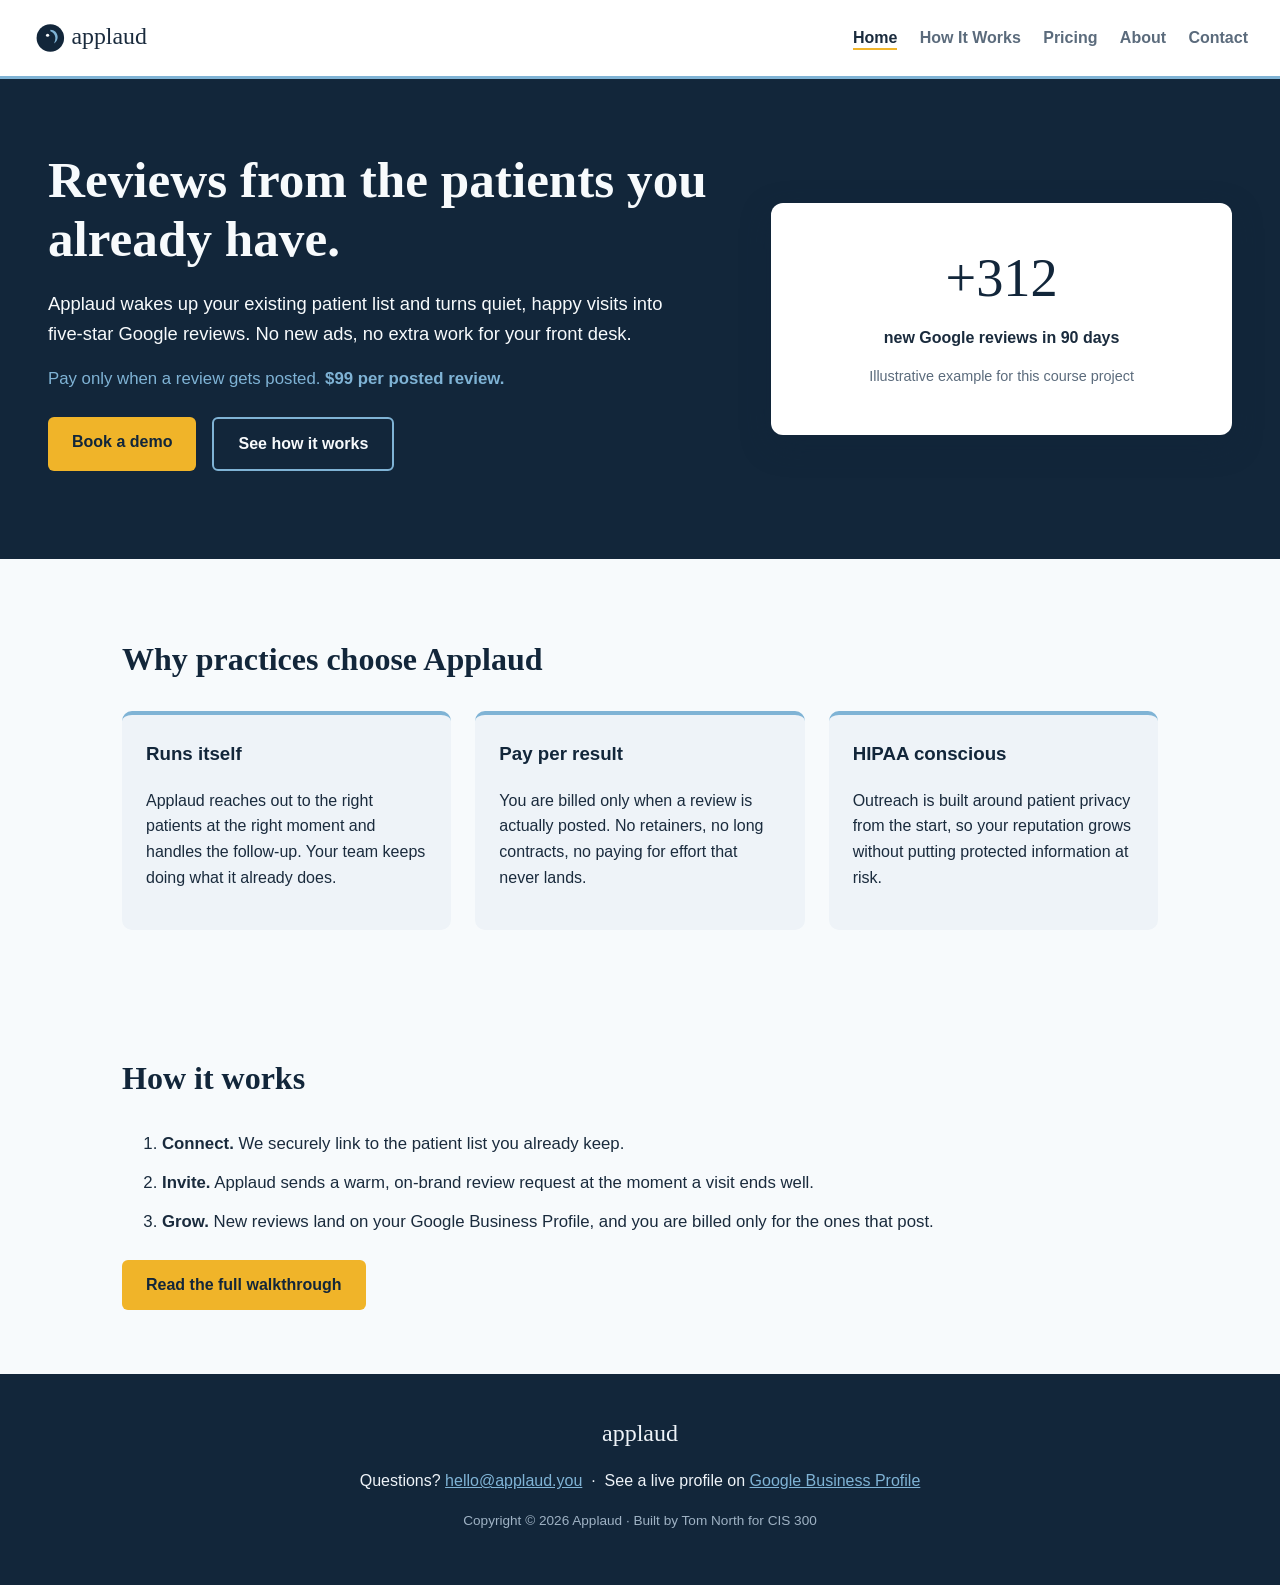
==== index.html @ fce7a5d2 "Add Applaud project Home page (index.html + styles.css) CIS 300 website project: hand-built HTML5 + " ====
<!DOCTYPE html>
<html lang="en">
<head>
  <meta charset="utf-8">
  <meta name="viewport" content="width=device-width, initial-scale=1.0">
  <meta name="description" content="Applaud helps medical practices turn their existing patient list into a steady stream of five-star Google reviews. Pay only per posted review.">
  <meta name="author" content="Tom North">
  <title>Applaud | More patient reviews, on autopilot</title>
  <link rel="stylesheet" href="styles.css">
</head>
<body>
  <header class="site-header">
    <a class="brand" href="index.html">
      <img src="images/logo.svg" alt="Applaud logo" width="180" height="48">
    </a>
    <nav class="site-nav">
      <ul>
        <li><a href="index.html" class="current">Home</a></li>
        <li><a href="how-it-works.html">How It Works</a></li>
        <li><a href="pricing.html">Pricing</a></li>
        <li><a href="about.html">About</a></li>
        <li><a href="contact.html">Contact</a></li>
      </ul>
    </nav>
  </header>

  <main>
    <section class="hero">
      <div class="hero-text">
        <h1>Reviews from the patients you already have.</h1>
        <p class="lede">Applaud wakes up your existing patient list and turns quiet, happy visits into five-star Google reviews. No new ads, no extra work for your front desk.</p>
        <p class="price">Pay only when a review gets posted. <strong>$99 per posted review.</strong></p>
        <p class="cta-row">
          <a class="btn btn-primary" href="contact.html">Book a demo</a>
          <a class="btn btn-ghost" href="how-it-works.html">See how it works</a>
        </p>
      </div>
      <aside class="hero-card" aria-label="Example result">
        <p class="stat">+312</p>
        <p class="stat-label">new Google reviews in 90 days</p>
        <p class="stat-sub">Illustrative example for this course project</p>
      </aside>
    </section>

    <section class="benefits" aria-labelledby="benefits-heading">
      <h2 id="benefits-heading">Why practices choose Applaud</h2>
      <ul class="cards">
        <li class="card">
          <h3>Runs itself</h3>
          <p>Applaud reaches out to the right patients at the right moment and handles the follow-up. Your team keeps doing what it already does.</p>
        </li>
        <li class="card">
          <h3>Pay per result</h3>
          <p>You are billed only when a review is actually posted. No retainers, no long contracts, no paying for effort that never lands.</p>
        </li>
        <li class="card">
          <h3>HIPAA conscious</h3>
          <p>Outreach is built around patient privacy from the start, so your reputation grows without putting protected information at risk.</p>
        </li>
      </ul>
    </section>

    <section class="steps" aria-labelledby="steps-heading">
      <h2 id="steps-heading">How it works</h2>
      <ol class="step-list">
        <li><strong>Connect.</strong> We securely link to the patient list you already keep.</li>
        <li><strong>Invite.</strong> Applaud sends a warm, on-brand review request at the moment a visit ends well.</li>
        <li><strong>Grow.</strong> New reviews land on your Google Business Profile, and you are billed only for the ones that post.</li>
      </ol>
      <p class="steps-cta"><a class="btn btn-primary" href="how-it-works.html">Read the full walkthrough</a></p>
    </section>
  </main>

  <footer class="site-footer">
    <p class="foot-brand">applaud</p>
    <p>
      Questions? <a href="mailto:hello@applaud.you">hello@applaud.you</a>
      &nbsp;&middot;&nbsp;
      See a live profile on <a href="https://www.google.com/business/" target="_blank" rel="noopener">Google Business Profile</a>
    </p>
    <p class="copyright">Copyright &copy; 2026 Applaud &middot; Built by Tom North for CIS 300</p>
  </footer>
</body>
</html>
---- styles.css ----
/* Applaud project site - CIS 300 - Tom North
   Brand tokens taken from the live applaud.you design system. */

:root {
  --ink: #1a2b3d;
  --paper: #f7fafc;
  --cream: #eef3f8;
  --sky: #7fb3d5;
  --amber: #f0b429;
  --dark: #12263a;
  --grey: #5b6b7c;
  --serif: "Iowan Old Style", "Palatino Linotype", Palatino, Georgia, serif;
  --sans: "Inter", "Segoe UI", Helvetica, Arial, sans-serif;
}

* {
  box-sizing: border-box;
}

body {
  margin: 0;
  font-family: var(--sans);
  color: var(--ink);
  background-color: var(--paper);
  line-height: 1.6;
}

/* Header + navigation */
.site-header {
  display: flex;
  flex-wrap: wrap;
  align-items: center;
  justify-content: space-between;
  gap: 1em;
  padding: 1em 2em;
  background-color: #ffffff;
  border-bottom: 3px solid var(--sky);
}

.brand img {
  display: block;
  height: 44px;
  width: auto;
}

.site-nav ul {
  display: flex;
  flex-wrap: wrap;
  gap: 1.4em;
  margin: 0;
  padding: 0;
  list-style-type: none;
  font-weight: 600;
}

.site-nav a {
  text-decoration: none;
  color: var(--grey);
  padding-bottom: 2px;
}

.site-nav a:hover {
  color: var(--ink);
}

.site-nav a.current {
  color: var(--ink);
  border-bottom: 2px solid var(--amber);
}

/* Hero */
.hero {
  display: grid;
  grid-template-columns: 1fr;
  gap: 2em;
  align-items: center;
  padding: 3em 2em;
  background-color: var(--dark);
  color: var(--paper);
}

.hero-text h1 {
  font-family: var(--serif);
  font-size: 2.6rem;
  line-height: 1.15;
  margin: 0 0 0.4em 0;
}

.lede {
  font-size: 1.15rem;
  max-width: 34em;
}

.price {
  color: var(--sky);
  font-size: 1.05rem;
}

.cta-row {
  display: flex;
  flex-wrap: wrap;
  gap: 1em;
  margin-top: 1.5em;
}

.btn {
  display: inline-block;
  padding: 0.75em 1.5em;
  border-radius: 6px;
  font-weight: 700;
  text-decoration: none;
}

.btn-primary {
  background-color: var(--amber);
  color: var(--dark);
}

.btn-ghost {
  border: 2px solid var(--sky);
  color: var(--paper);
}

.hero-card {
  background-color: #ffffff;
  color: var(--ink);
  border-radius: 12px;
  padding: 2em;
  text-align: center;
  box-shadow: 0 10px 30px rgba(18, 38, 58, 0.35);
}

.stat {
  font-family: var(--serif);
  font-size: 3.4rem;
  color: var(--dark);
  margin: 0;
}

.stat-label {
  font-weight: 700;
  margin: 0.2em 0 0 0;
}

.stat-sub {
  color: var(--grey);
  font-size: 0.9rem;
}

/* Benefits */
.benefits,
.steps {
  padding: 3em 2em;
  max-width: 1100px;
  margin: 0 auto;
}

.benefits h2,
.steps h2 {
  font-family: var(--serif);
  font-size: 2rem;
  color: var(--dark);
}

.cards {
  display: grid;
  grid-template-columns: 1fr;
  gap: 1.5em;
  margin: 1.5em 0 0 0;
  padding: 0;
  list-style-type: none;
}

.card {
  background-color: var(--cream);
  border-radius: 10px;
  padding: 1.5em;
  border-top: 4px solid var(--sky);
}

.card h3 {
  margin-top: 0;
  color: var(--dark);
}

/* Steps */
.step-list {
  font-size: 1.05rem;
}

.step-list li {
  margin-bottom: 0.75em;
}

.steps-cta {
  margin-top: 1.5em;
}

/* Footer */
.site-footer {
  background-color: var(--dark);
  color: var(--cream);
  text-align: center;
  padding: 2.5em 2em;
}

.foot-brand {
  font-family: var(--serif);
  font-size: 1.5rem;
  margin: 0 0 0.5em 0;
}

.site-footer a {
  color: var(--sky);
}

.copyright {
  color: #9fb2c4;
  font-size: 0.85rem;
  margin-top: 1em;
}

/* Tablet and larger: two-column hero and three-up cards */
@media (min-width: 720px) {
  .hero {
    grid-template-columns: 3fr 2fr;
    padding: 4.5em 3em;
  }

  .hero-text h1 {
    font-size: 3.2rem;
  }

  .cards {
    grid-template-columns: repeat(3, 1fr);
  }
}
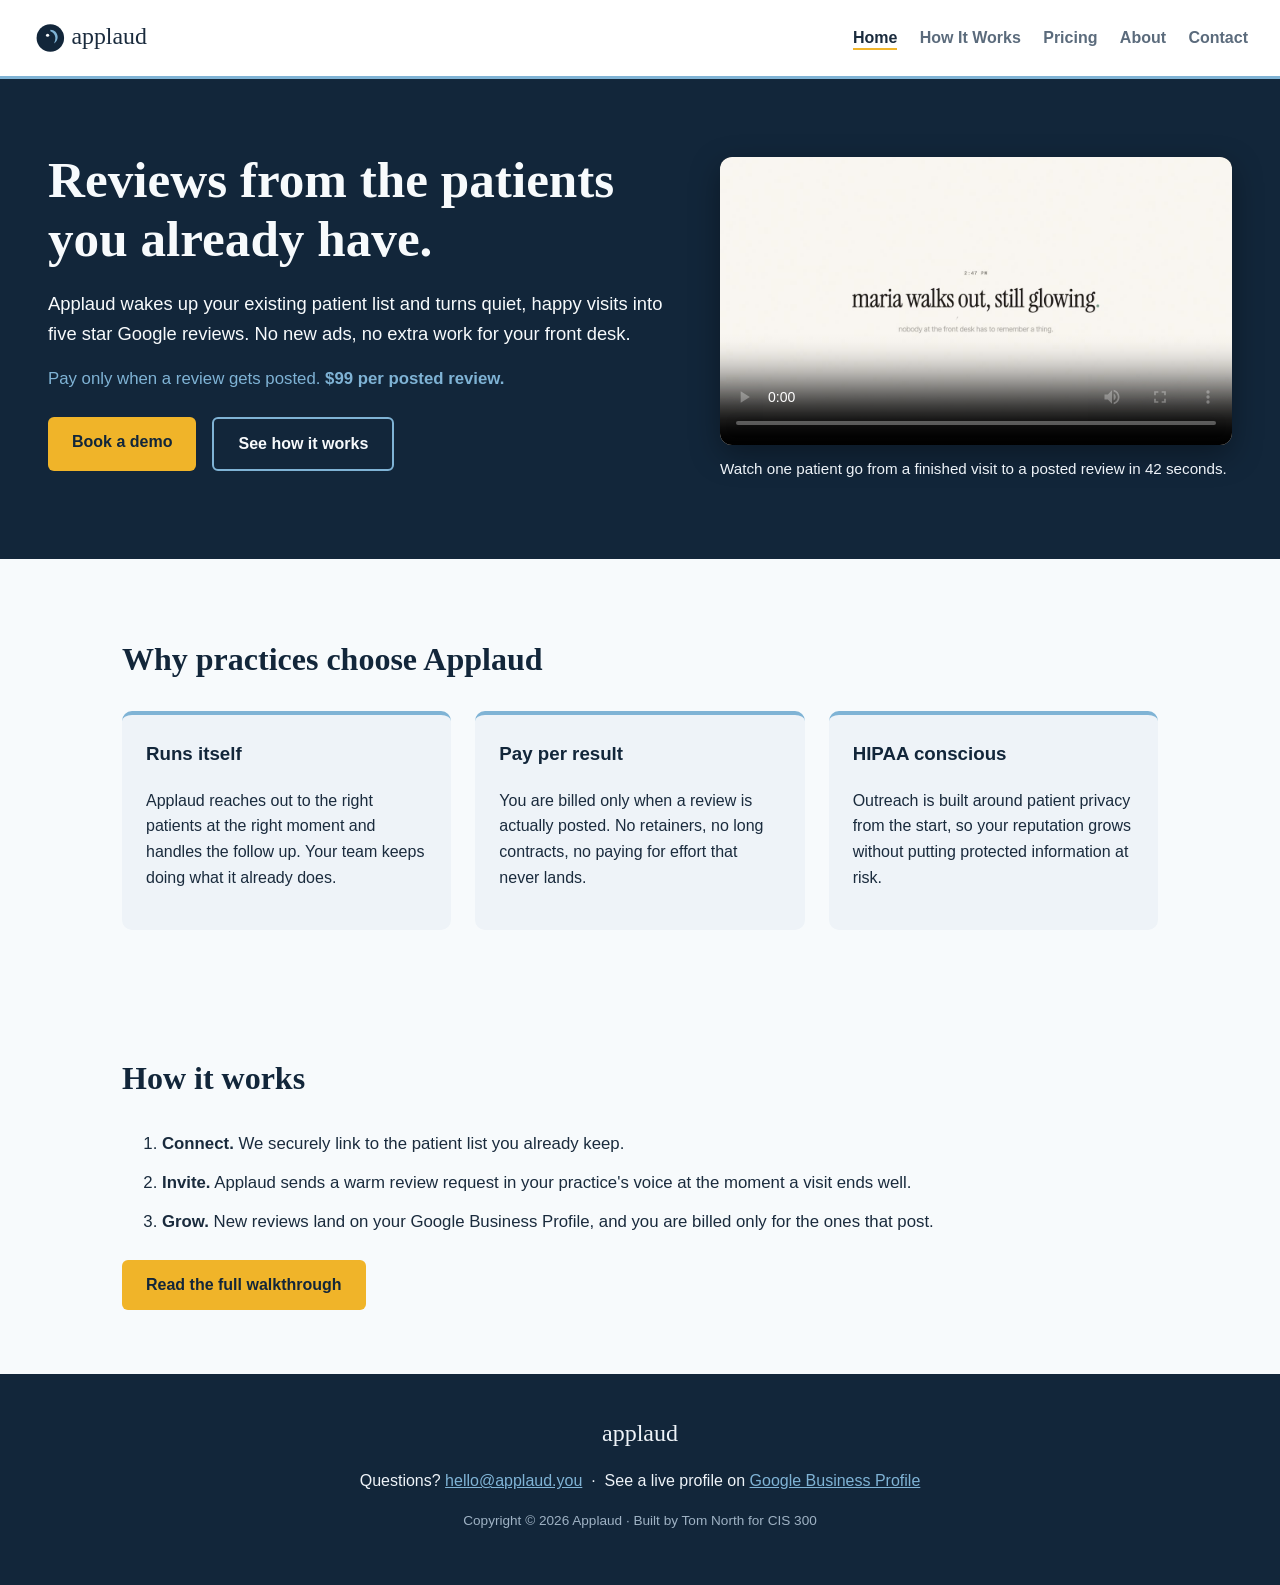
==== commit fd35eccc: "Add How It Works and About pages, the product video, and final polish How It Works: one example pati" ====
--- a/index.html
+++ b/index.html
@@ -3,9 +3,11 @@
 <head>
   <meta charset="utf-8">
   <meta name="viewport" content="width=device-width, initial-scale=1.0">
-  <meta name="description" content="Applaud helps medical practices turn their existing patient list into a steady stream of five-star Google reviews. Pay only per posted review.">
+  <meta name="description" content="Applaud helps medical practices turn their existing patient list into a steady stream of five star Google reviews. Pay only per posted review.">
+  <meta name="keywords" content="Applaud, patient reviews, Google reviews, medical practice reviews, review requests, pay per review, reputation management">
   <meta name="author" content="Tom North">
   <title>Applaud | More patient reviews, on autopilot</title>
+  <link rel="icon" href="images/favicon.svg" type="image/svg+xml">
   <link rel="stylesheet" href="styles.css">
 </head>
 <body>
@@ -15,7 +17,7 @@
     </a>
     <nav class="site-nav">
       <ul>
-        <li><a href="index.html" class="current">Home</a></li>
+        <li><a href="index.html" class="current" aria-current="page">Home</a></li>
         <li><a href="how-it-works.html">How It Works</a></li>
         <li><a href="pricing.html">Pricing</a></li>
         <li><a href="about.html">About</a></li>
@@ -28,18 +30,20 @@
     <section class="hero">
       <div class="hero-text">
         <h1>Reviews from the patients you already have.</h1>
-        <p class="lede">Applaud wakes up your existing patient list and turns quiet, happy visits into five-star Google reviews. No new ads, no extra work for your front desk.</p>
+        <p class="lede">Applaud wakes up your existing patient list and turns quiet, happy visits into five star Google reviews. No new ads, no extra work for your front desk.</p>
         <p class="price">Pay only when a review gets posted. <strong>$99 per posted review.</strong></p>
         <p class="cta-row">
           <a class="btn btn-primary" href="contact.html">Book a demo</a>
           <a class="btn btn-ghost" href="how-it-works.html">See how it works</a>
         </p>
       </div>
-      <aside class="hero-card" aria-label="Example result">
-        <p class="stat">+312</p>
-        <p class="stat-label">new Google reviews in 90 days</p>
-        <p class="stat-sub">Illustrative example for this course project</p>
-      </aside>
+      <figure class="hero-video">
+        <video controls preload="metadata" playsinline poster="images/how-it-works-poster.jpg" width="1280" height="720">
+          <source src="media/applaud-how-it-works.mp4" type="video/mp4">
+          <p>Your browser does not support HTML5 video. <a href="media/applaud-how-it-works.mp4">Download the video</a> instead.</p>
+        </video>
+        <figcaption>Watch one patient go from a finished visit to a posted review in 42 seconds.</figcaption>
+      </figure>
     </section>
 
     <section class="benefits" aria-labelledby="benefits-heading">
@@ -47,7 +51,7 @@
       <ul class="cards">
         <li class="card">
           <h3>Runs itself</h3>
-          <p>Applaud reaches out to the right patients at the right moment and handles the follow-up. Your team keeps doing what it already does.</p>
+          <p>Applaud reaches out to the right patients at the right moment and handles the follow up. Your team keeps doing what it already does.</p>
         </li>
         <li class="card">
           <h3>Pay per result</h3>
@@ -64,7 +68,7 @@
       <h2 id="steps-heading">How it works</h2>
       <ol class="step-list">
         <li><strong>Connect.</strong> We securely link to the patient list you already keep.</li>
-        <li><strong>Invite.</strong> Applaud sends a warm, on-brand review request at the moment a visit ends well.</li>
+        <li><strong>Invite.</strong> Applaud sends a warm review request in your practice's voice at the moment a visit ends well.</li>
         <li><strong>Grow.</strong> New reviews land on your Google Business Profile, and you are billed only for the ones that post.</li>
       </ol>
       <p class="steps-cta"><a class="btn btn-primary" href="how-it-works.html">Read the full walkthrough</a></p>
--- a/styles.css
+++ b/styles.css
@@ -121,30 +121,24 @@
   color: var(--paper);
 }
 
-.hero-card {
-  background-color: #ffffff;
-  color: var(--ink);
+/* Home page video */
+.hero-video {
+  margin: 0;
+}
+
+.hero-video video {
+  display: block;
+  width: 100%;
+  height: auto;
   border-radius: 12px;
-  padding: 2em;
-  text-align: center;
-  box-shadow: 0 10px 30px rgba(18, 38, 58, 0.35);
-}
-
-.stat {
-  font-family: var(--serif);
-  font-size: 3.4rem;
-  color: var(--dark);
-  margin: 0;
-}
-
-.stat-label {
-  font-weight: 700;
-  margin: 0.2em 0 0 0;
-}
-
-.stat-sub {
-  color: var(--grey);
-  font-size: 0.9rem;
+  background-color: #000000;
+  box-shadow: 0 10px 30px rgba(0, 0, 0, 0.35);
+}
+
+.hero-video figcaption {
+  margin-top: 0.75em;
+  color: var(--cream);
+  font-size: 0.95rem;
 }
 
 /* Benefits */
@@ -220,11 +214,327 @@
   margin-top: 1em;
 }
 
-/* Tablet and larger: two-column hero and three-up cards */
+/* Inner page banner (How It Works, Pricing, About, Contact) */
+.page-hero {
+  background-color: var(--dark);
+  color: var(--paper);
+  padding: 3em 0;
+}
+
+.page-hero-inner {
+  max-width: 1100px;
+  margin: 0 auto;
+  padding: 0 2em;
+}
+
+.page-hero h1 {
+  font-family: var(--serif);
+  font-size: 2.4rem;
+  line-height: 1.15;
+  margin: 0 0 0.4em 0;
+}
+
+.content-section {
+  max-width: 1100px;
+  margin: 0 auto;
+  padding: 3em 2em 1em 2em;
+}
+
+.content-section h2,
+.cta-band h2,
+.form-card h2,
+.contact-aside h2 {
+  font-family: var(--serif);
+  color: var(--dark);
+}
+
+.content-section h2 {
+  font-size: 2rem;
+}
+
+/* Pricing comparison table */
+.table-wrap {
+  overflow-x: auto;
+  margin-top: 1.5em;
+}
+
+.compare {
+  width: 100%;
+  min-width: 560px;
+  border-collapse: collapse;
+  background-color: #ffffff;
+}
+
+.compare caption {
+  caption-side: top;
+  text-align: left;
+  font-weight: 700;
+  color: var(--dark);
+  padding-bottom: 0.75em;
+}
+
+.compare th,
+.compare td {
+  padding: 0.9em 1em;
+  text-align: left;
+  border-bottom: 1px solid #d6e2ec;
+}
+
+.compare thead th {
+  background-color: var(--dark);
+  color: var(--paper);
+}
+
+.compare thead th.us {
+  background-color: var(--amber);
+  color: var(--dark);
+}
+
+.compare tbody th {
+  color: var(--dark);
+}
+
+.compare td.us {
+  background-color: var(--cream);
+  font-weight: 700;
+  color: var(--dark);
+}
+
+/* Included list and FAQ */
+.check-list {
+  list-style-type: none;
+  margin: 1em 0 0 0;
+  padding: 0;
+}
+
+.check-list li {
+  position: relative;
+  padding-left: 2em;
+  margin-bottom: 0.75em;
+  font-size: 1.05rem;
+}
+
+.check-list li::before {
+  content: "\2713";
+  position: absolute;
+  left: 0;
+  top: 0;
+  font-weight: 700;
+  color: var(--dark);
+}
+
+.faq details {
+  background-color: #ffffff;
+  border: 1px solid #d6e2ec;
+  border-radius: 8px;
+  padding: 1em 1.25em;
+  margin-bottom: 0.75em;
+}
+
+.faq summary {
+  font-weight: 700;
+  color: var(--dark);
+  cursor: pointer;
+}
+
+.faq details p {
+  margin: 0.75em 0 0 0;
+}
+
+.cta-band {
+  background-color: var(--cream);
+  text-align: center;
+  padding: 3em 2em;
+  margin-top: 2em;
+}
+
+.cta-band h2 {
+  font-size: 1.8rem;
+  margin-top: 0;
+}
+
+/* Contact page and demo form */
+.contact-layout {
+  display: grid;
+  grid-template-columns: 1fr;
+  gap: 2em;
+  max-width: 1100px;
+  margin: 0 auto;
+  padding: 3em 2em;
+}
+
+.form-card {
+  background-color: #ffffff;
+  border-radius: 12px;
+  border-top: 4px solid var(--sky);
+  padding: 2em;
+  box-shadow: 0 8px 24px rgba(18, 38, 58, 0.12);
+}
+
+.form-card h2,
+.contact-aside h2 {
+  font-size: 1.6rem;
+  margin-top: 0;
+}
+
+.form-note {
+  color: var(--grey);
+  font-size: 0.95rem;
+}
+
+.form-card label {
+  display: block;
+  margin-top: 1em;
+  font-weight: 600;
+  color: var(--dark);
+}
+
+.form-card input,
+.form-card select,
+.form-card textarea {
+  display: block;
+  width: 100%;
+  margin-top: 0.35em;
+  padding: 0.7em 0.8em;
+  font-family: inherit;
+  font-size: 1rem;
+  color: var(--ink);
+  background-color: #ffffff;
+  border: 1.5px solid #8592a8;
+  border-radius: 6px;
+}
+
+.form-card input:focus,
+.form-card select:focus,
+.form-card textarea:focus {
+  outline: 3px solid var(--sky);
+  outline-offset: 1px;
+  border-color: var(--dark);
+}
+
+.form-card button {
+  margin-top: 1.5em;
+  border: none;
+  font-family: inherit;
+  font-size: 1rem;
+  cursor: pointer;
+}
+
+.next-steps li {
+  margin-bottom: 0.75em;
+}
+
+.contact-aside h3 {
+  color: var(--dark);
+  margin-bottom: 0.25em;
+}
+
+.contact-aside a {
+  color: var(--dark);
+}
+
+/* Figures taken from the Applaud film */
+.shot {
+  margin: 0;
+}
+
+.shot img {
+  display: block;
+  width: 100%;
+  height: auto;
+  background-color: #ffffff;
+  border: 1px solid #d6e2ec;
+  border-radius: 10px;
+}
+
+.shot figcaption {
+  margin-top: 0.6em;
+  color: var(--grey);
+  font-size: 0.9rem;
+}
+
+.wide-shot {
+  margin-top: 1.5em;
+}
+
+.phone-shot {
+  max-width: 260px;
+  margin-top: 1.5em;
+}
+
+/* How It Works walkthrough */
+.walkthrough {
+  list-style-type: none;
+  margin: 2em 0 0 0;
+  padding: 0;
+}
+
+.walk-step {
+  display: grid;
+  grid-template-columns: 1fr;
+  gap: 1.5em;
+  align-items: center;
+  padding: 2em 0;
+  border-top: 1px solid #d6e2ec;
+}
+
+.step-label {
+  margin: 0;
+  color: var(--grey);
+  font-size: 0.85rem;
+  font-weight: 700;
+  letter-spacing: 0.08em;
+  text-transform: uppercase;
+}
+
+.walk-text h3 {
+  margin: 0.2em 0 0.4em 0;
+  font-family: var(--serif);
+  font-size: 1.6rem;
+  color: var(--dark);
+}
+
+/* About page */
+.about-layout {
+  display: grid;
+  grid-template-columns: 1fr;
+  gap: 2em;
+  align-items: center;
+}
+
+.founder {
+  max-width: 320px;
+  margin: 0;
+}
+
+.founder img {
+  display: block;
+  width: 100%;
+  height: auto;
+  border-radius: 12px;
+  box-shadow: 0 8px 24px rgba(18, 38, 58, 0.18);
+}
+
+.founder figcaption {
+  margin-top: 0.75em;
+  color: var(--dark);
+  font-weight: 600;
+}
+
+/* Tablet and larger: two-column layouts and three-up cards */
 @media (min-width: 720px) {
   .hero {
+    grid-template-columns: 5fr 4fr;
+    padding: 4.5em 3em;
+  }
+
+  .walk-step {
+    grid-template-columns: 2fr 3fr;
+    gap: 3em;
+  }
+
+  .about-layout {
     grid-template-columns: 3fr 2fr;
-    padding: 4.5em 3em;
   }
 
   .hero-text h1 {
@@ -234,4 +544,13 @@
   .cards {
     grid-template-columns: repeat(3, 1fr);
   }
-}
+
+  .page-hero h1 {
+    font-size: 3rem;
+  }
+
+  .contact-layout {
+    grid-template-columns: 3fr 2fr;
+    align-items: start;
+  }
+}
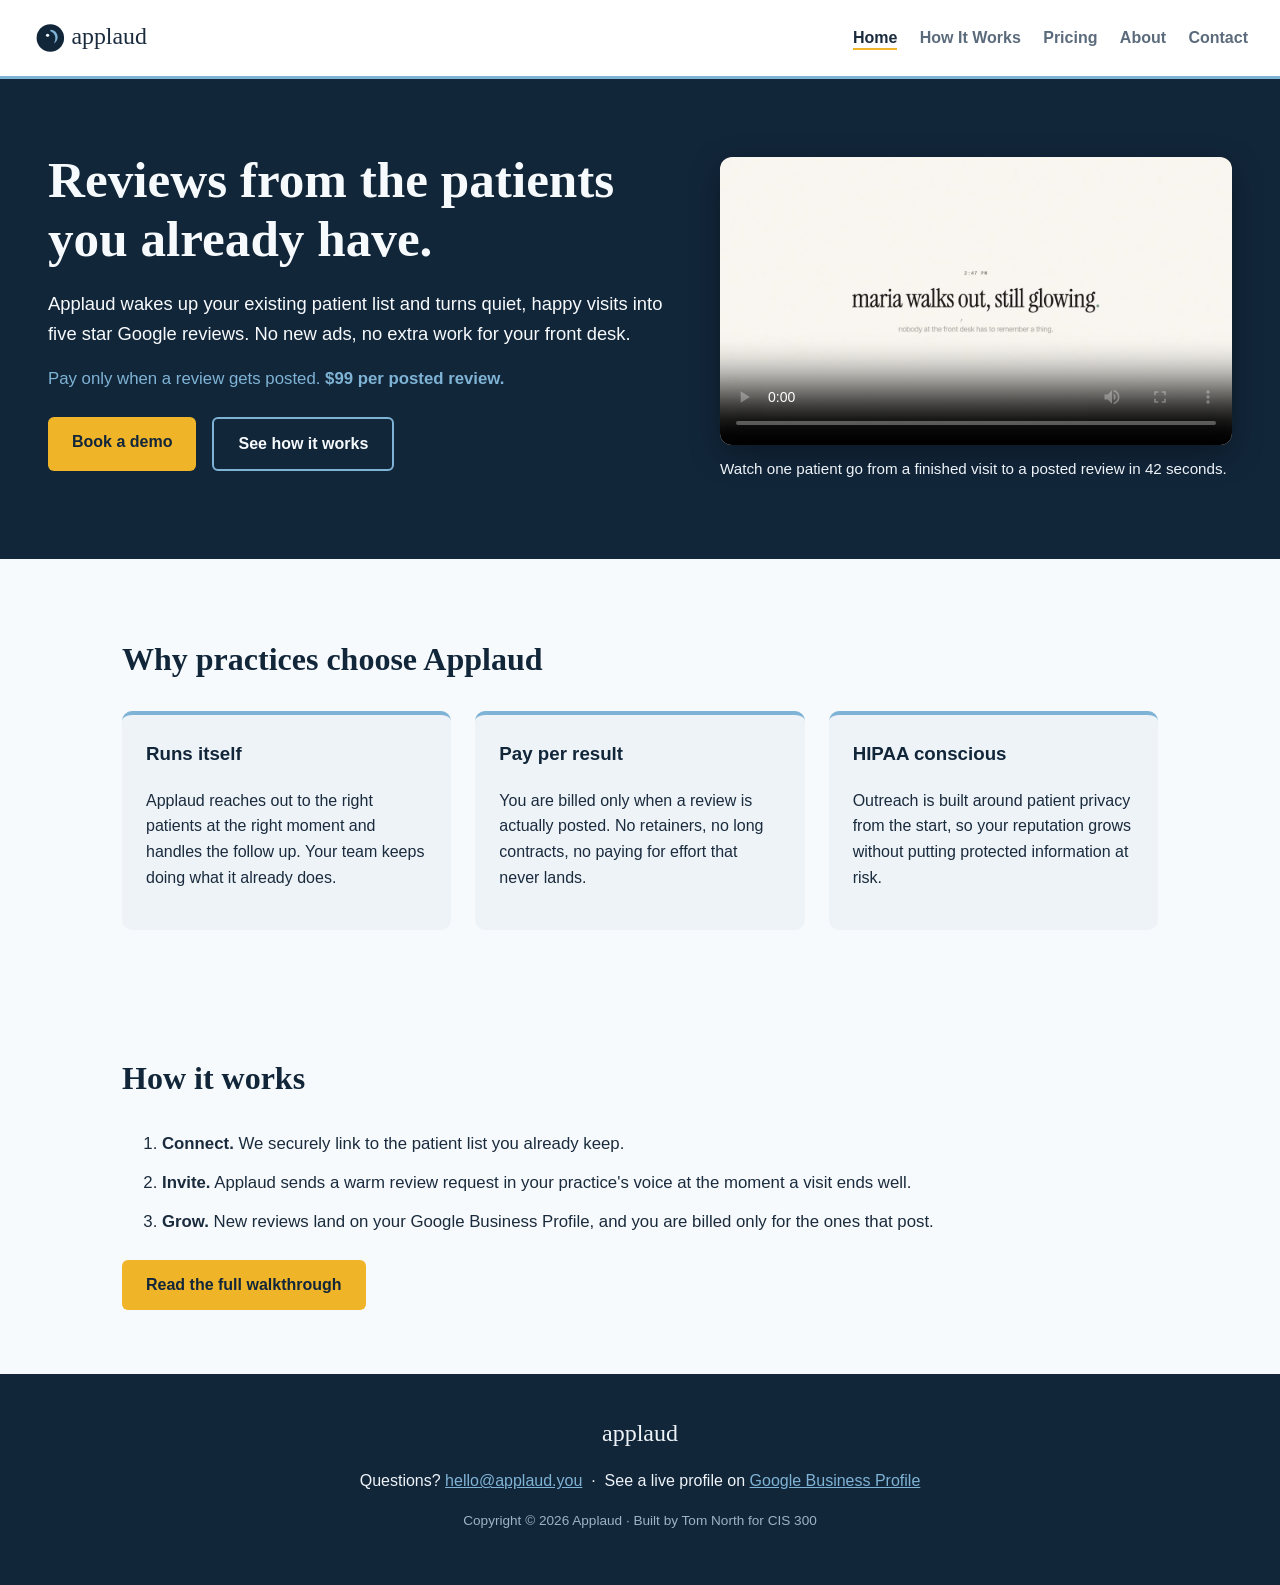
==== commit 30485f6e: "Add the Google Analytics 4 tag to every page Co-Authored-By: Claude Opus 5.5 <noreply@anthropic.com>" ====
--- a/index.html
+++ b/index.html
@@ -9,6 +9,14 @@
   <title>Applaud | More patient reviews, on autopilot</title>
   <link rel="icon" href="images/favicon.svg" type="image/svg+xml">
   <link rel="stylesheet" href="styles.css">
+  <!-- Google tag (gtag.js) -->
+  <script async src="https://www.googletagmanager.com/gtag/js?id=G-WK9V0HE9Z4"></script>
+  <script>
+    window.dataLayer = window.dataLayer || [];
+    function gtag(){dataLayer.push(arguments);}
+    gtag('js', new Date());
+    gtag('config', 'G-WK9V0HE9Z4');
+  </script>
 </head>
 <body>
   <header class="site-header">
